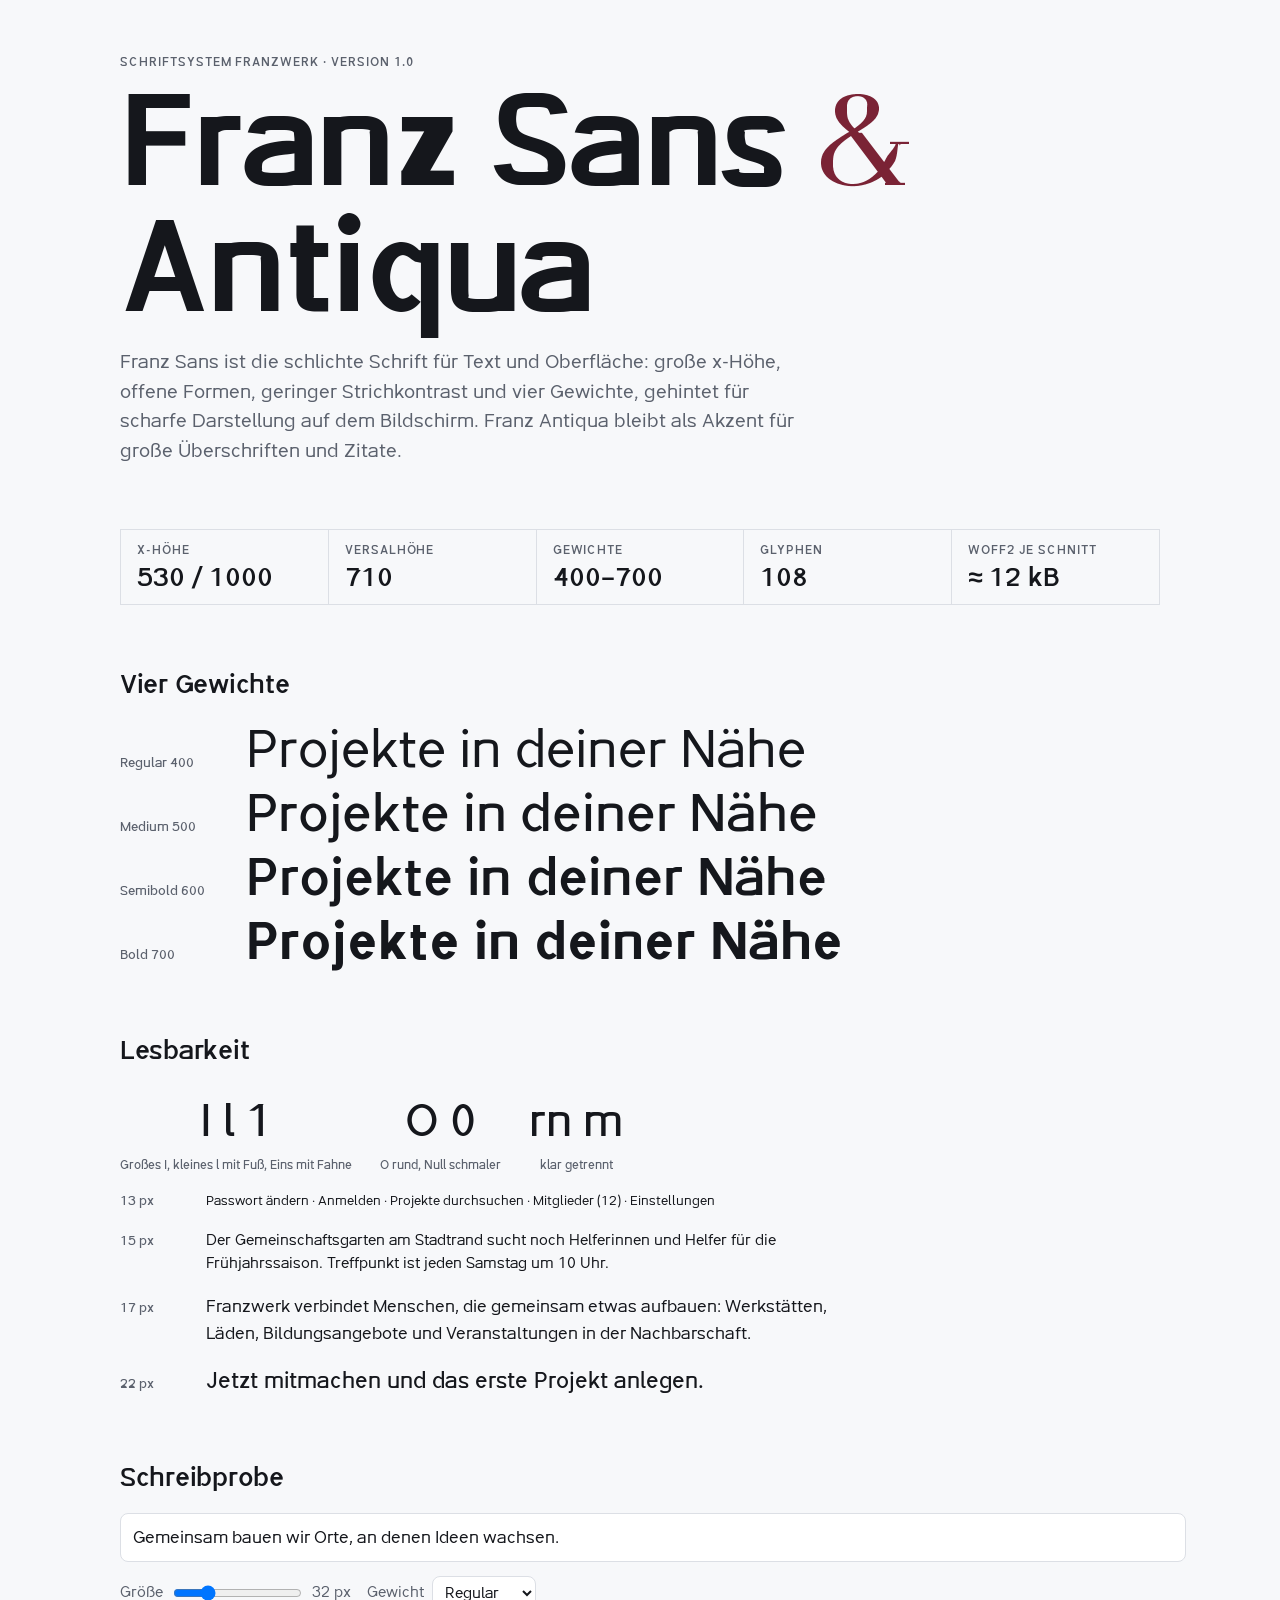
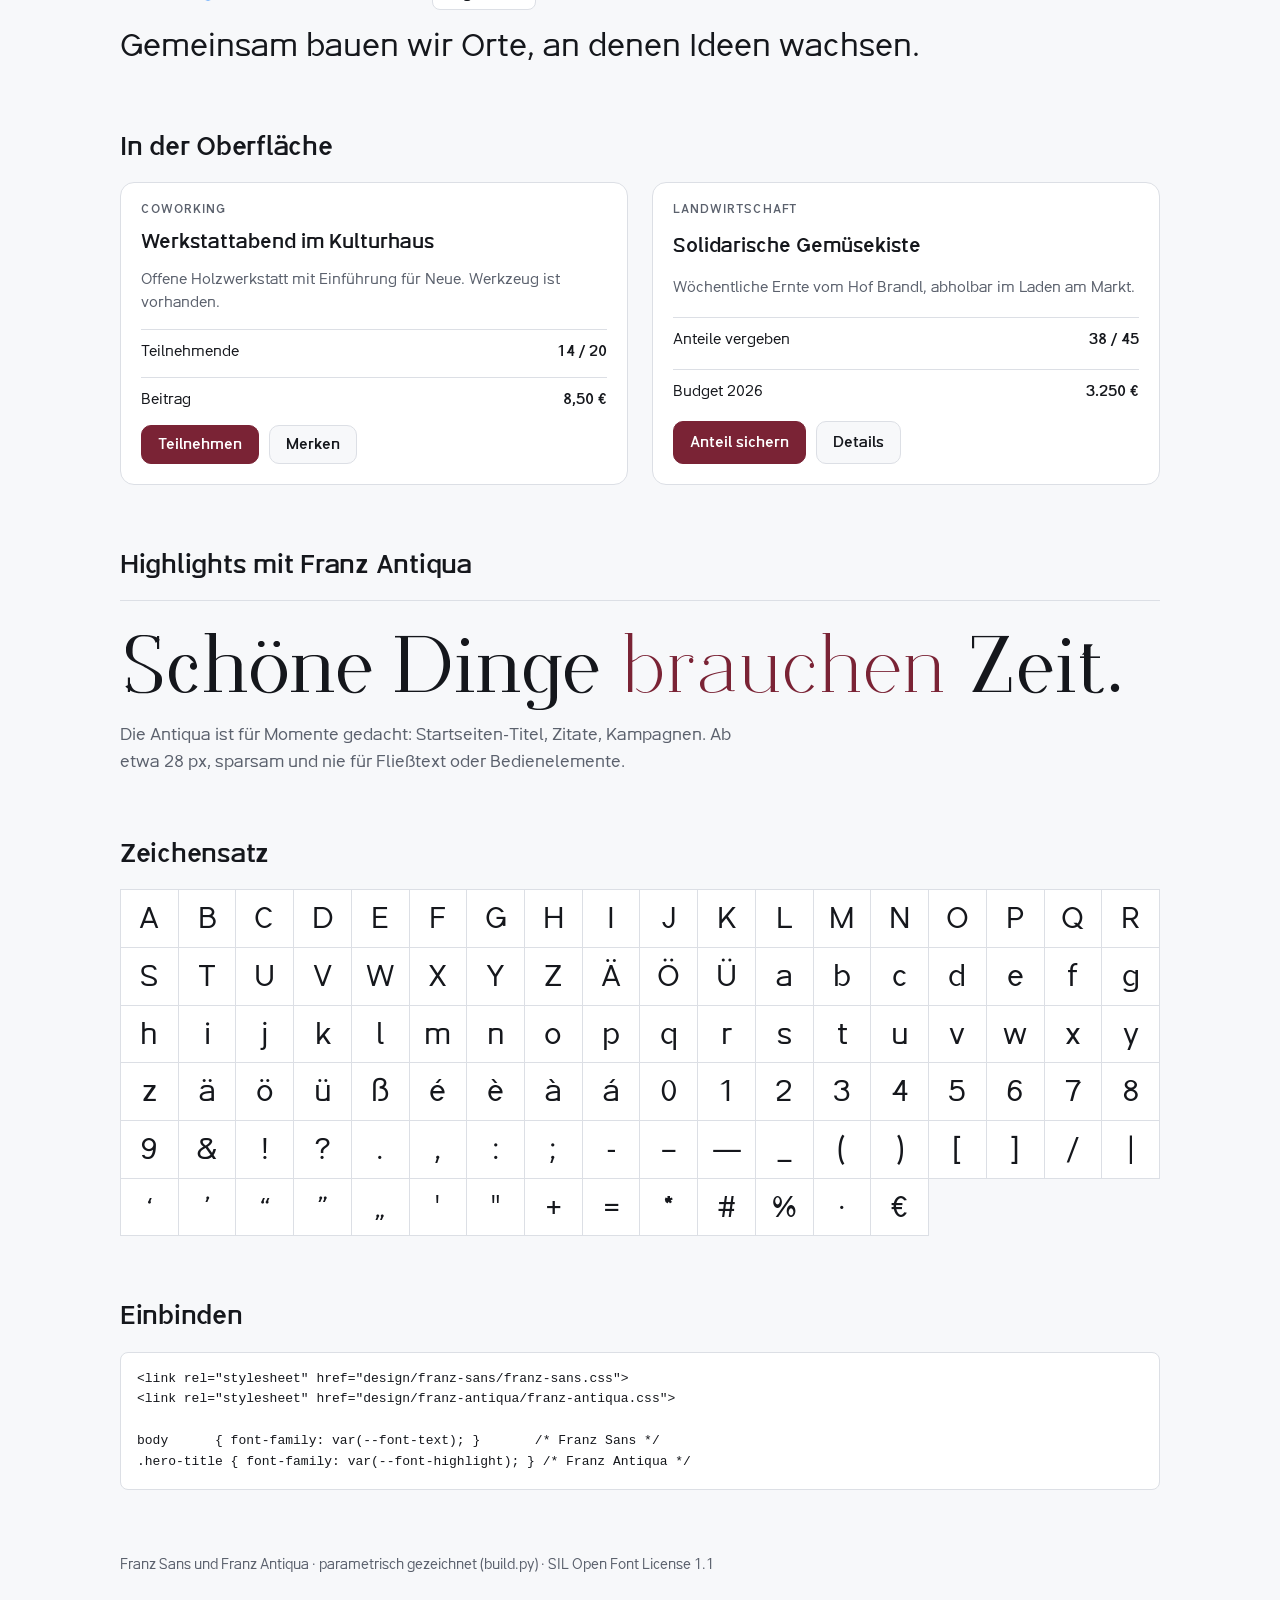
==== design/franz-sans/specimen.html @ eb3f12fe "Add Franz Sans, a plain highly legible UI and text font Low-contrast grotesque with large x-height a" ====
<!doctype html>
<meta charset="utf-8">
<meta name="viewport" content="width=device-width, initial-scale=1">
<title>Franz Sans</title>
<meta name="claude:viewport-fit-sides" content="cover">
<style>
@font-face{font-family:"Franz Sans";src:url("fonts/FranzSans-Regular.woff2") format("woff2");font-weight:400;font-display:swap}
@font-face{font-family:"Franz Sans";src:url("fonts/FranzSans-Medium.woff2") format("woff2");font-weight:500;font-display:swap}
@font-face{font-family:"Franz Sans";src:url("fonts/FranzSans-Semibold.woff2") format("woff2");font-weight:600;font-display:swap}
@font-face{font-family:"Franz Sans";src:url("fonts/FranzSans-Bold.woff2") format("woff2");font-weight:700;font-display:swap}
@font-face{font-family:"Franz Antiqua";src:url("../franz-antiqua/fonts/FranzAntiqua-Light.woff2") format("woff2");font-weight:300;font-display:swap}
@font-face{font-family:"Franz Antiqua";src:url("../franz-antiqua/fonts/FranzAntiqua-Regular.woff2") format("woff2");font-weight:400;font-display:swap}
/* Layout: a single reading column; the page itself is set in Franz Sans, Franz Antiqua appears only as accent */
:root{
  --paper:#f7f8fa; --ink:#15171c; --muted:#5b616d; --rule:#dcdfe5; --tile:#ffffff; --accent:#7a2335; --accent-ink:#ffffff;
  --text:"Franz Sans",-apple-system,BlinkMacSystemFont,"Segoe UI",sans-serif;
  --highlight:"Franz Antiqua","Didot",Georgia,serif;
}
@media (prefers-color-scheme:dark){:root:not([data-theme="light"]){--paper:#121318;--ink:#eceef2;--muted:#9ba1ad;--rule:#2c2f38;--tile:#1a1c22;--accent:#e590a0;--accent-ink:#1a0a0e;color-scheme:dark}}
:root[data-theme="dark"]{--paper:#121318;--ink:#eceef2;--muted:#9ba1ad;--rule:#2c2f38;--tile:#1a1c22;--accent:#e590a0;--accent-ink:#1a0a0e;color-scheme:dark}
body{background:var(--paper);color:var(--ink);font:400 17px/1.55 var(--text);font-kerning:normal}
.wrap{max-width:1040px;margin:0 auto;padding-left:max(16px,env(safe-area-inset-left,0px));padding-right:max(16px,env(safe-area-inset-right,0px));padding-block:48px 72px;display:grid;gap:64px}
.label{font:600 12px/1 var(--text);letter-spacing:.08em;text-transform:uppercase;color:var(--muted)}
h1{font:700 clamp(56px,11vw,128px)/.95 var(--text);letter-spacing:-.02em;margin:12px 0 0}
h1 .hl{font-family:var(--highlight);font-weight:400;letter-spacing:0;color:var(--accent)}
.lede{max-width:62ch;color:var(--muted);margin:20px 0 0;font-size:19px}
section{display:grid;gap:20px;min-width:0}
h2{font:600 26px/1.2 var(--text);margin:0;letter-spacing:-.01em}
.facts{display:grid;grid-template-columns:repeat(auto-fit,minmax(150px,1fr));gap:1px;background:var(--rule);border:1px solid var(--rule)}
.facts div{background:var(--paper);padding:14px 16px;display:grid;gap:8px}
.facts b{font:600 26px/1 var(--text);font-variant-numeric:tabular-nums}
.weights{display:grid;gap:4px}
.weights p{margin:0;font-size:clamp(30px,5vw,52px);line-height:1.15;display:flex;gap:16px;align-items:baseline;flex-wrap:wrap}
.weights small{font:500 13px/1 var(--text);color:var(--muted);min-width:110px}
.tester{display:grid;gap:14px}
.controls{display:flex;flex-wrap:wrap;gap:16px;align-items:center}
.controls label{display:flex;gap:8px;align-items:center;font-size:15px;color:var(--muted)}
input[type=text],select{font:inherit;background:var(--tile);color:var(--ink);border:1px solid var(--rule);border-radius:8px}
input[type=text]{width:100%;padding:10px 12px}
select{padding:6px 8px}
input:focus-visible,select:focus-visible,button:focus-visible{outline:2px solid var(--accent);outline-offset:2px}
#out{margin:0;line-height:1.35;overflow-wrap:anywhere;max-width:65ch}
.sizes{display:grid;gap:18px}
.sizes div{display:grid;grid-template-columns:70px 1fr;gap:16px;align-items:baseline}
.sizes span{font:500 13px/1 var(--text);color:var(--muted);font-variant-numeric:tabular-nums}
.sizes p{margin:0;max-width:65ch;min-width:0}
.ui{display:grid;grid-template-columns:repeat(auto-fit,minmax(280px,1fr));gap:24px}
.card{background:var(--tile);border:1px solid var(--rule);border-radius:14px;padding:20px;display:grid;gap:14px;min-width:0}
.card h3{margin:0;font:600 20px/1.25 var(--text)}
.card p{margin:0;color:var(--muted);font-size:15px}
.row{display:flex;justify-content:space-between;gap:12px;font-size:15px;border-top:1px solid var(--rule);padding-top:10px}
.row b{font-weight:600;font-variant-numeric:tabular-nums}
.btns{display:flex;gap:10px;flex-wrap:wrap}
button{font:600 15px/1 var(--text);padding:11px 16px;border-radius:10px;border:1px solid var(--rule);background:var(--paper);color:var(--ink);cursor:pointer}
button.primary{background:var(--accent);border-color:var(--accent);color:var(--accent-ink)}
.highlight{display:grid;gap:12px;border-top:1px solid var(--rule);padding-top:24px}
.highlight .big{font:400 clamp(40px,7vw,80px)/1.05 var(--highlight);margin:0;text-wrap:balance;color:var(--ink)}
.highlight .big em{font-style:normal;font-weight:300;color:var(--accent)}
.highlight p{margin:0;max-width:62ch;color:var(--muted)}
.glyphs{display:grid;grid-template-columns:repeat(auto-fill,minmax(56px,1fr));border-top:1px solid var(--rule);border-left:1px solid var(--rule)}
.glyphs span{font-size:30px;aspect-ratio:1;display:grid;place-items:center;border-right:1px solid var(--rule);border-bottom:1px solid var(--rule);background:var(--tile)}
.legible{display:flex;gap:28px;flex-wrap:wrap;font-size:44px;font-weight:500}
.legible span{display:grid;gap:4px;justify-items:center}
.legible small{font:500 12px/1 var(--text);color:var(--muted)}
pre{font:400 13px/1.6 ui-monospace,Menlo,monospace;background:var(--tile);border:1px solid var(--rule);padding:16px;overflow-x:auto;margin:0;border-radius:8px}
footer{color:var(--muted);font-size:14px}
</style>
<div class="wrap">
  <header>
    <div class="label">Schriftsystem Franzwerk · Version 1.0</div>
    <h1>Franz Sans <span class="hl">&amp;</span> Antiqua</h1>
    <p class="lede">Franz Sans ist die schlichte Schrift für Text und Oberfläche: große x-Höhe, offene Formen, geringer Strichkontrast und vier Gewichte, gehintet für scharfe Darstellung auf dem Bildschirm. Franz Antiqua bleibt als Akzent für große Überschriften und Zitate.</p>
  </header>

  <section aria-label="Kennzahlen">
    <div class="facts">
      <div><span class="label">x-Höhe</span><b>530 / 1000</b></div>
      <div><span class="label">Versalhöhe</span><b>710</b></div>
      <div><span class="label">Gewichte</span><b>400–700</b></div>
      <div><span class="label">Glyphen</span><b>108</b></div>
      <div><span class="label">WOFF2 je Schnitt</span><b>≈ 12 kB</b></div>
    </div>
  </section>

  <section>
    <h2>Vier Gewichte</h2>
    <div class="weights">
      <p style="font-weight:400"><small>Regular 400</small>Projekte in deiner Nähe</p>
      <p style="font-weight:500"><small>Medium 500</small>Projekte in deiner Nähe</p>
      <p style="font-weight:600"><small>Semibold 600</small>Projekte in deiner Nähe</p>
      <p style="font-weight:700"><small>Bold 700</small>Projekte in deiner Nähe</p>
    </div>
  </section>

  <section>
    <h2>Lesbarkeit</h2>
    <div class="legible" aria-label="Verwechslungsgefährdete Zeichen">
      <span>I l 1<small>Großes I, kleines l mit Fuß, Eins mit Fahne</small></span>
      <span>O 0<small>O rund, Null schmaler</small></span>
      <span>rn m<small>klar getrennt</small></span>
    </div>
    <div class="sizes">
      <div><span>13 px</span><p style="font-size:13px">Passwort ändern · Anmelden · Projekte durchsuchen · Mitglieder (12) · Einstellungen</p></div>
      <div><span>15 px</span><p style="font-size:15px">Der Gemeinschaftsgarten am Stadtrand sucht noch Helferinnen und Helfer für die Frühjahrssaison. Treffpunkt ist jeden Samstag um 10 Uhr.</p></div>
      <div><span>17 px</span><p style="font-size:17px">Franzwerk verbindet Menschen, die gemeinsam etwas aufbauen: Werkstätten, Läden, Bildungsangebote und Veranstaltungen in der Nachbarschaft.</p></div>
      <div><span>22 px</span><p style="font-size:22px;font-weight:500">Jetzt mitmachen und das erste Projekt anlegen.</p></div>
    </div>
  </section>

  <section>
    <h2>Schreibprobe</h2>
    <div class="tester">
      <input type="text" id="sample" value="Gemeinsam bauen wir Orte, an denen Ideen wachsen." aria-label="Probetext">
      <div class="controls">
        <label for="size">Größe <input type="range" id="size" min="12" max="96" value="32"> <span id="sizeval">32 px</span></label>
        <label for="weight">Gewicht <select id="weight"><option value="400">Regular</option><option value="500">Medium</option><option value="600">Semibold</option><option value="700">Bold</option></select></label>
      </div>
      <p id="out"></p>
    </div>
  </section>

  <section>
    <h2>In der Oberfläche</h2>
    <div class="ui">
      <div class="card">
        <div class="label">Coworking</div>
        <h3>Werkstattabend im Kulturhaus</h3>
        <p>Offene Holzwerkstatt mit Einführung für Neue. Werkzeug ist vorhanden.</p>
        <div class="row"><span>Teilnehmende</span><b>14 / 20</b></div>
        <div class="row"><span>Beitrag</span><b>8,50 €</b></div>
        <div class="btns"><button class="primary" type="button">Teilnehmen</button><button type="button">Merken</button></div>
      </div>
      <div class="card">
        <div class="label">Landwirtschaft</div>
        <h3>Solidarische Gemüsekiste</h3>
        <p>Wöchentliche Ernte vom Hof Brandl, abholbar im Laden am Markt.</p>
        <div class="row"><span>Anteile vergeben</span><b>38 / 45</b></div>
        <div class="row"><span>Budget 2026</span><b>3.250 €</b></div>
        <div class="btns"><button class="primary" type="button">Anteil sichern</button><button type="button">Details</button></div>
      </div>
    </div>
  </section>

  <section>
    <h2>Highlights mit Franz Antiqua</h2>
    <div class="highlight">
      <p class="big">Schöne Dinge <em>brauchen</em> Zeit.</p>
      <p>Die Antiqua ist für Momente gedacht: Startseiten-Titel, Zitate, Kampagnen. Ab etwa 28 px, sparsam und nie für Fließtext oder Bedienelemente.</p>
    </div>
  </section>

  <section>
    <h2>Zeichensatz</h2>
    <div class="glyphs" id="glyphs"></div>
  </section>

  <section>
    <h2>Einbinden</h2>
    <pre>&lt;link rel="stylesheet" href="design/franz-sans/franz-sans.css"&gt;
&lt;link rel="stylesheet" href="design/franz-antiqua/franz-antiqua.css"&gt;

body      { font-family: var(--font-text); }       /* Franz Sans */
.hero-title { font-family: var(--font-highlight); } /* Franz Antiqua */</pre>
  </section>

  <footer>Franz Sans und Franz Antiqua · parametrisch gezeichnet (build.py) · SIL Open Font License 1.1</footer>
</div>
<script>
const chars="ABCDEFGHIJKLMNOPQRSTUVWXYZÄÖÜabcdefghijklmnopqrstuvwxyzäöüßéèàá0123456789&!?.,:;-–—_()[]/|‘’“”„'\"+=*#%·€";
const g=document.getElementById("glyphs");
for(const c of chars){const s=document.createElement("span");s.textContent=c;g.appendChild(s);}
const out=document.getElementById("out"),inp=document.getElementById("sample"),size=document.getElementById("size"),w=document.getElementById("weight"),sv=document.getElementById("sizeval");
function upd(){out.textContent=inp.value;out.style.fontSize=size.value+"px";out.style.fontWeight=w.value;sv.textContent=size.value+" px";}
[inp,size,w].forEach(e=>e.addEventListener("input",upd));upd();
</script>
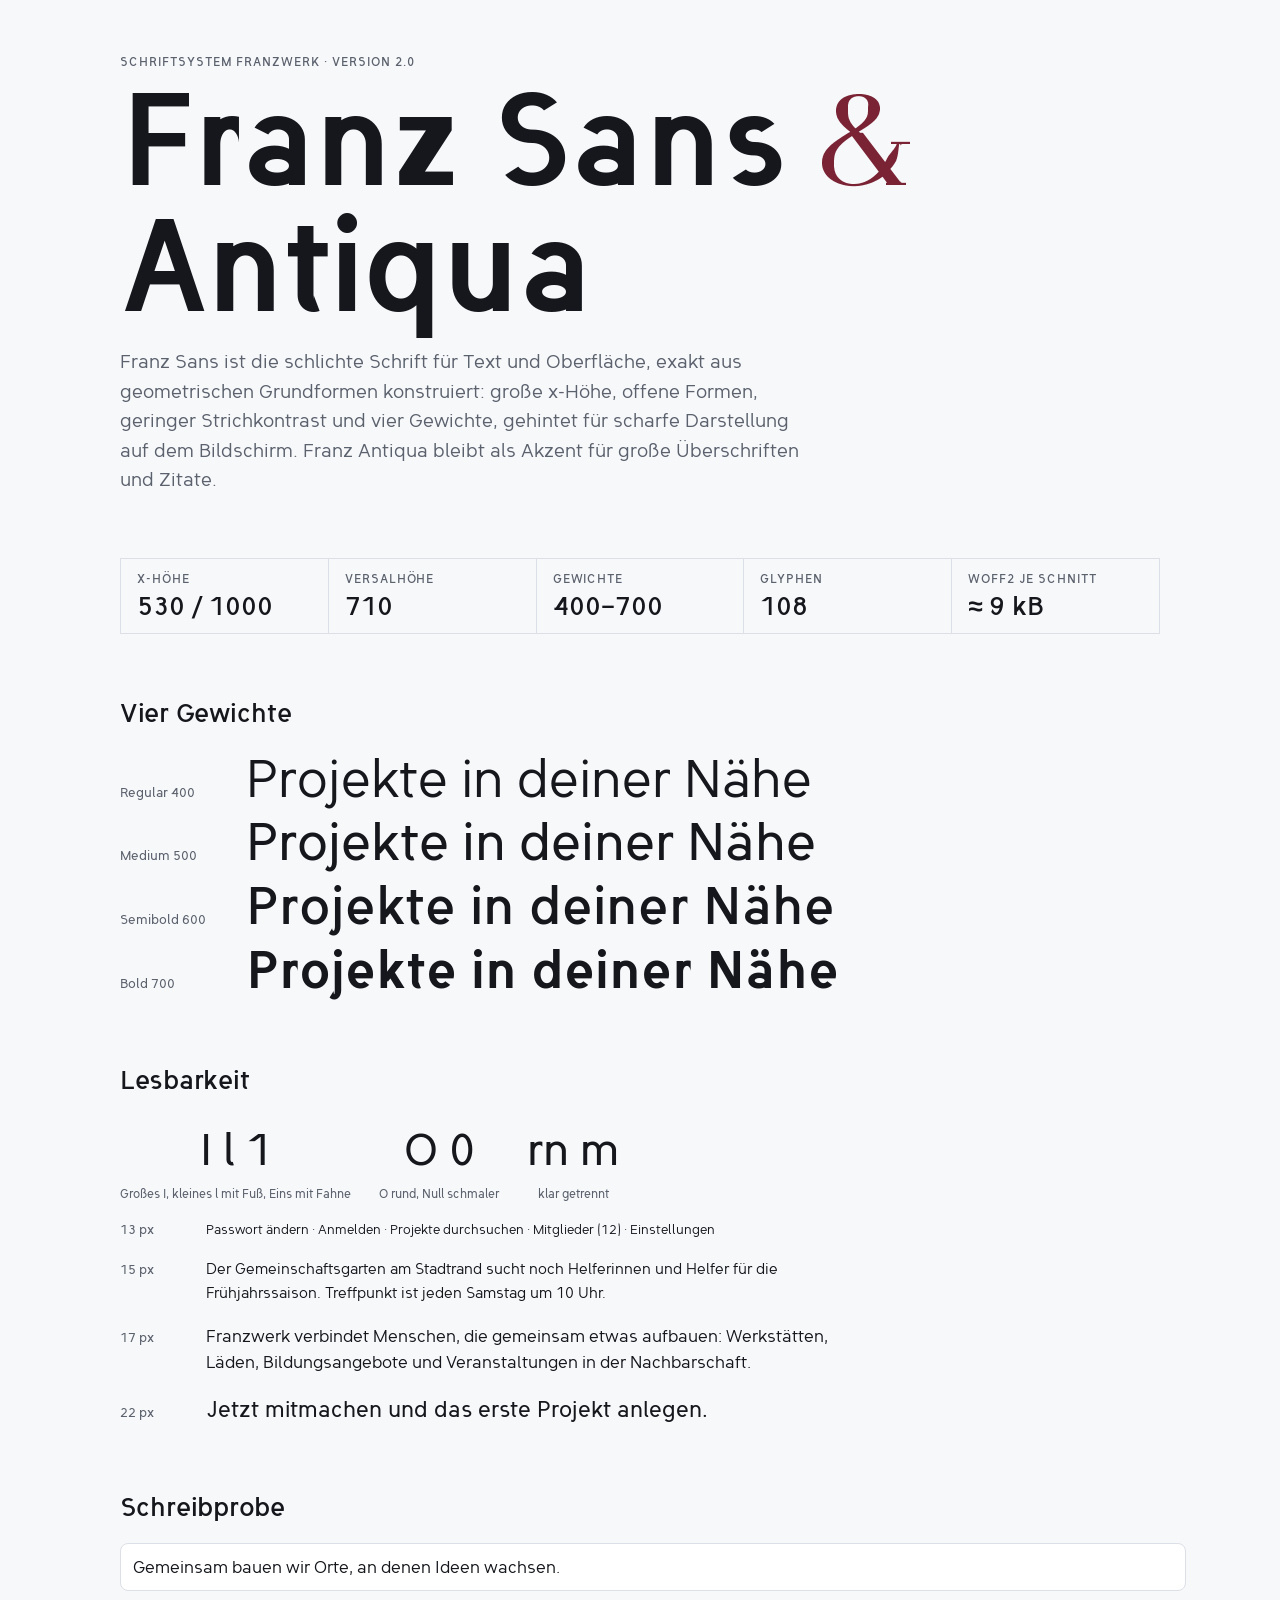
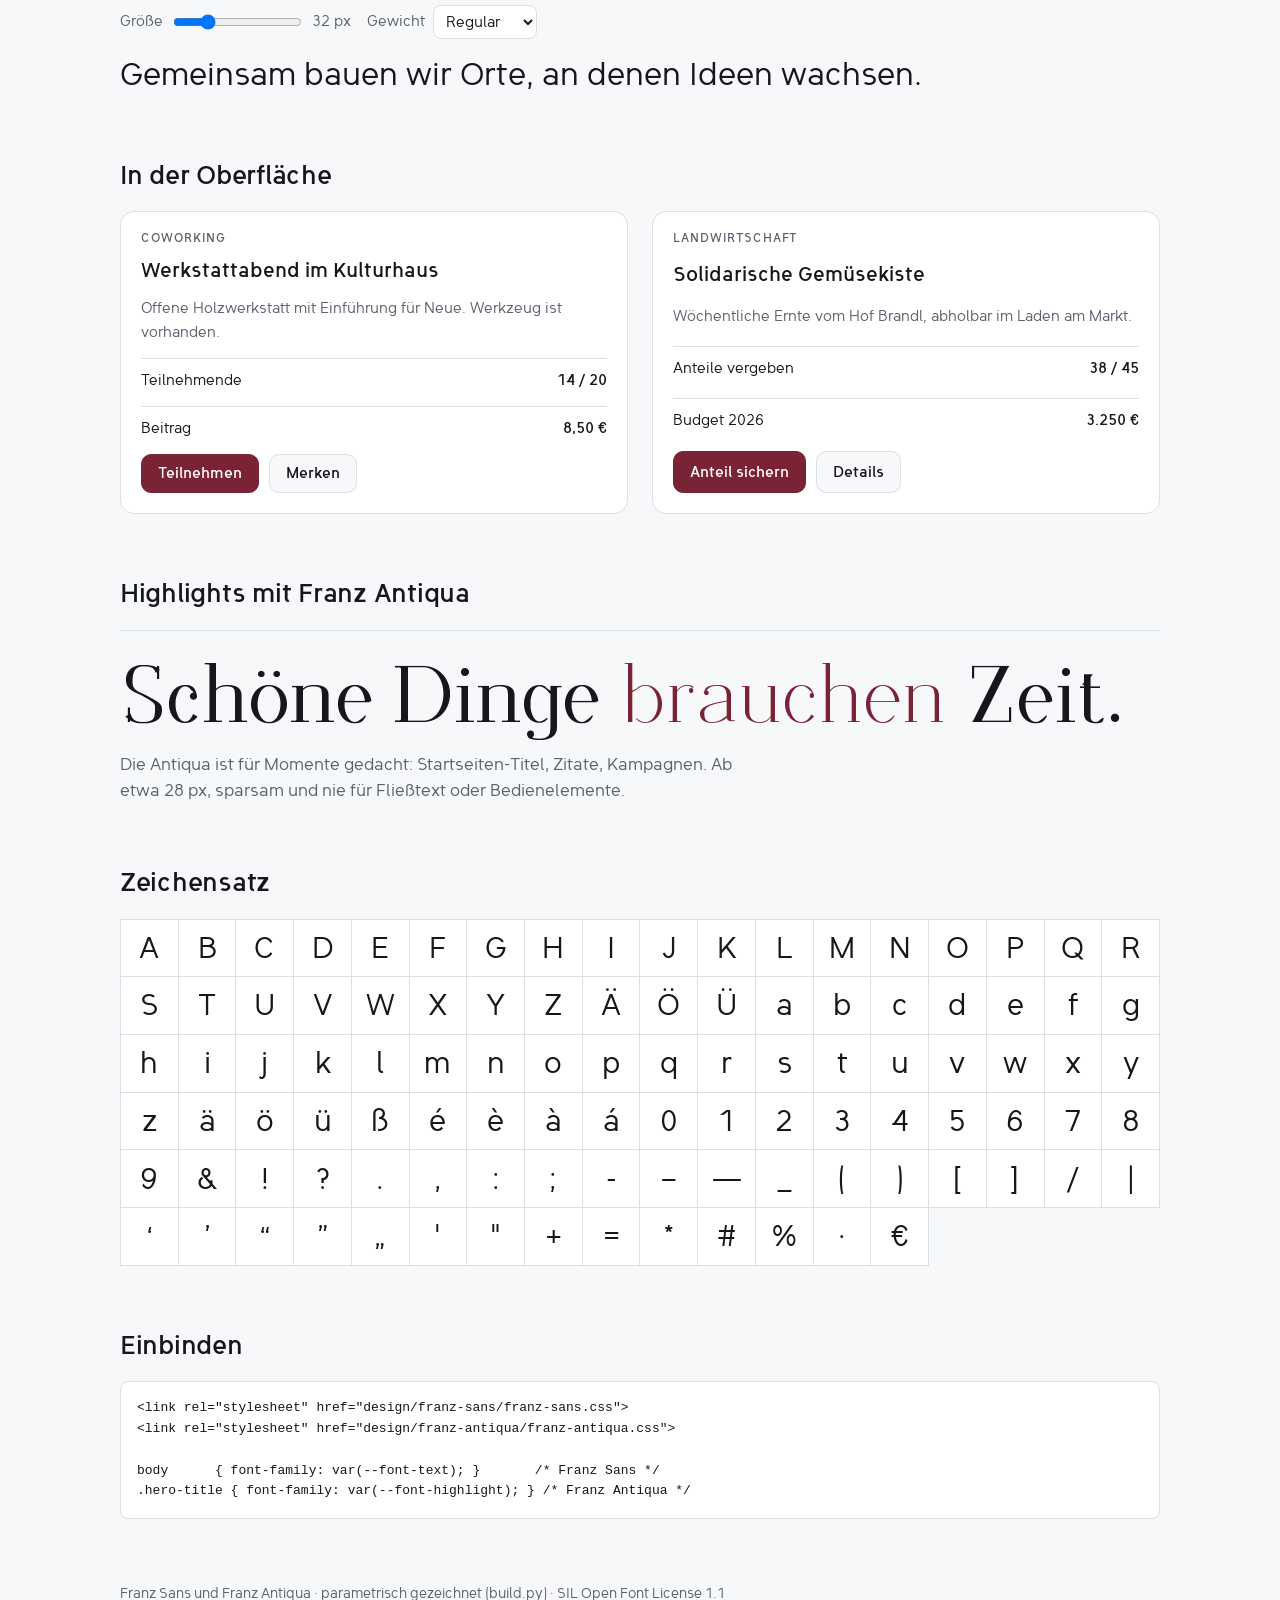
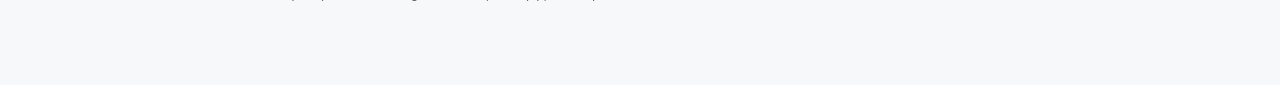
==== commit de69a5c4: "Rebuild Franz Sans from exact geometry for cleaner, leaner shapes Glyphs are now constructed from su" ====
--- a/design/franz-sans/specimen.html
+++ b/design/franz-sans/specimen.html
@@ -67,9 +67,9 @@
 </style>
 <div class="wrap">
   <header>
-    <div class="label">Schriftsystem Franzwerk · Version 1.0</div>
+    <div class="label">Schriftsystem Franzwerk · Version 2.0</div>
     <h1>Franz Sans <span class="hl">&amp;</span> Antiqua</h1>
-    <p class="lede">Franz Sans ist die schlichte Schrift für Text und Oberfläche: große x-Höhe, offene Formen, geringer Strichkontrast und vier Gewichte, gehintet für scharfe Darstellung auf dem Bildschirm. Franz Antiqua bleibt als Akzent für große Überschriften und Zitate.</p>
+    <p class="lede">Franz Sans ist die schlichte Schrift für Text und Oberfläche, exakt aus geometrischen Grundformen konstruiert: große x-Höhe, offene Formen, geringer Strichkontrast und vier Gewichte, gehintet für scharfe Darstellung auf dem Bildschirm. Franz Antiqua bleibt als Akzent für große Überschriften und Zitate.</p>
   </header>
 
   <section aria-label="Kennzahlen">
@@ -78,7 +78,7 @@
       <div><span class="label">Versalhöhe</span><b>710</b></div>
       <div><span class="label">Gewichte</span><b>400–700</b></div>
       <div><span class="label">Glyphen</span><b>108</b></div>
-      <div><span class="label">WOFF2 je Schnitt</span><b>≈ 12 kB</b></div>
+      <div><span class="label">WOFF2 je Schnitt</span><b>≈ 9 kB</b></div>
     </div>
   </section>
 
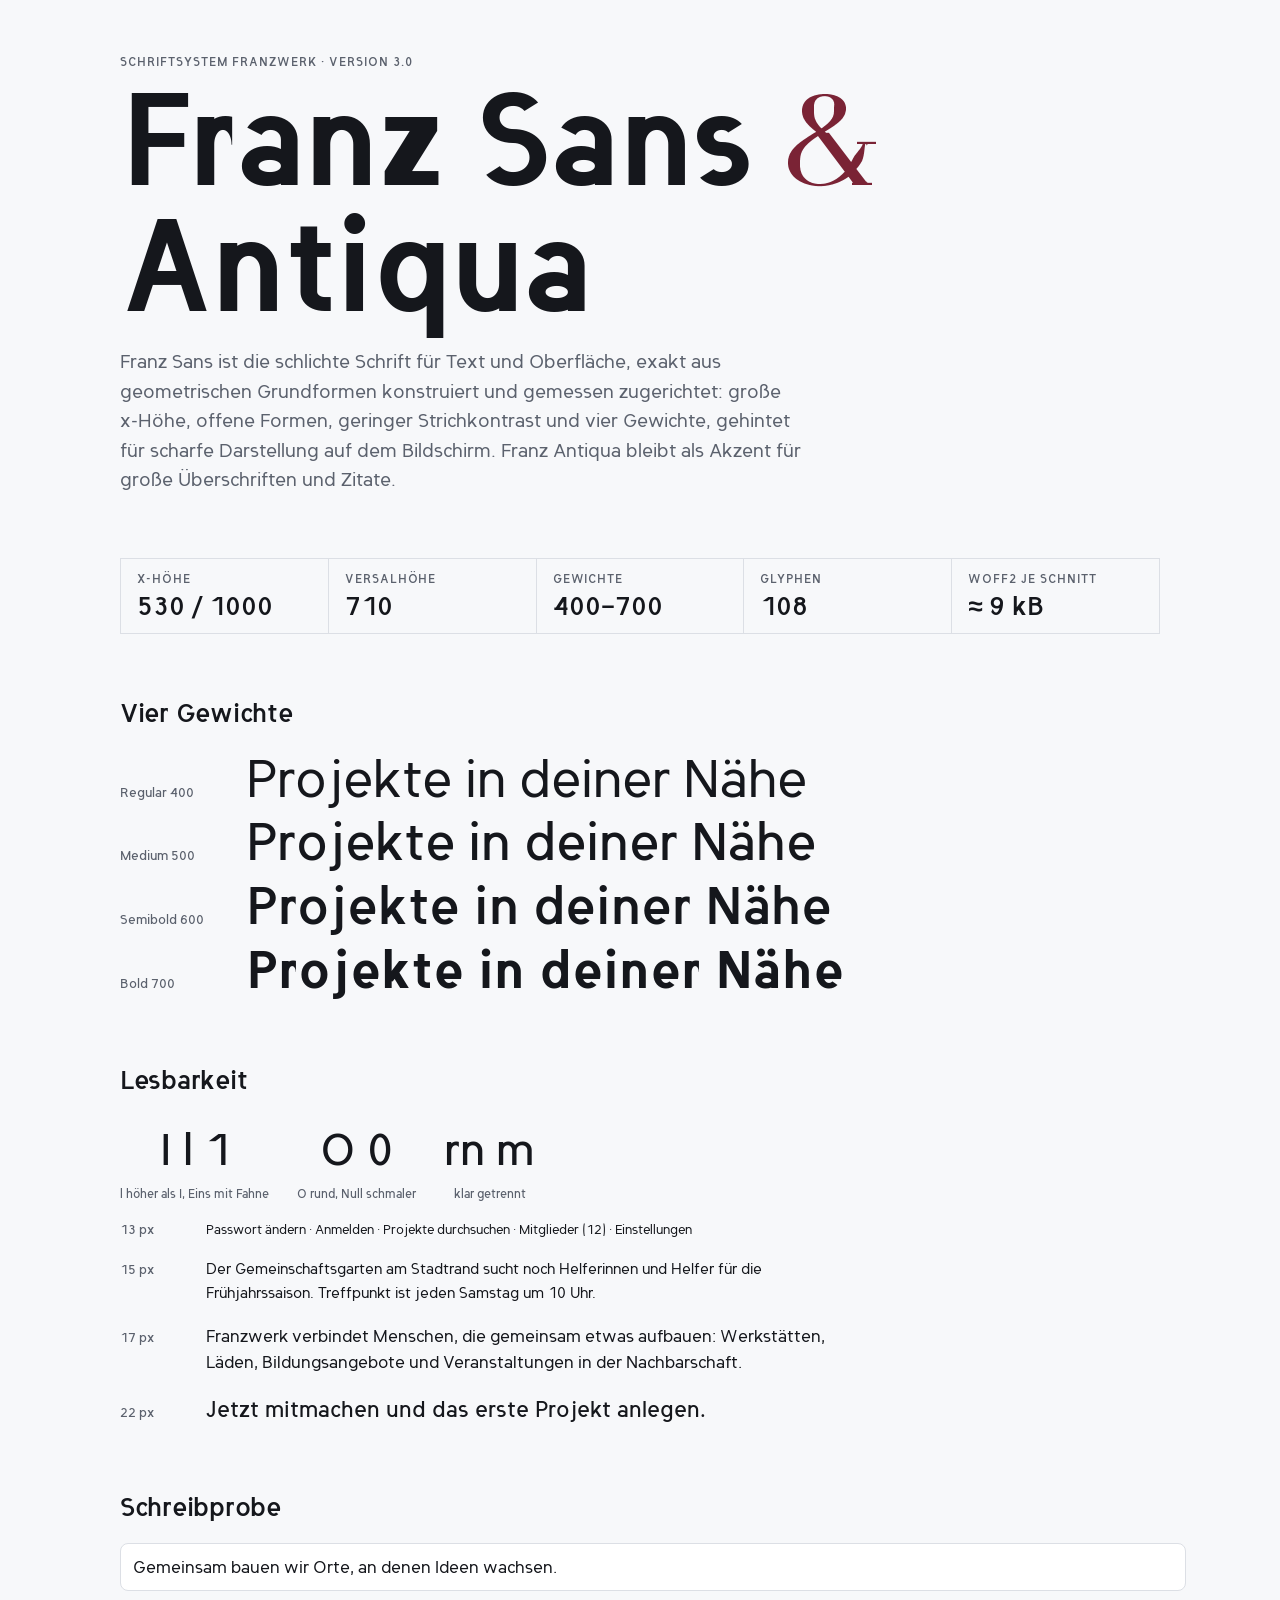
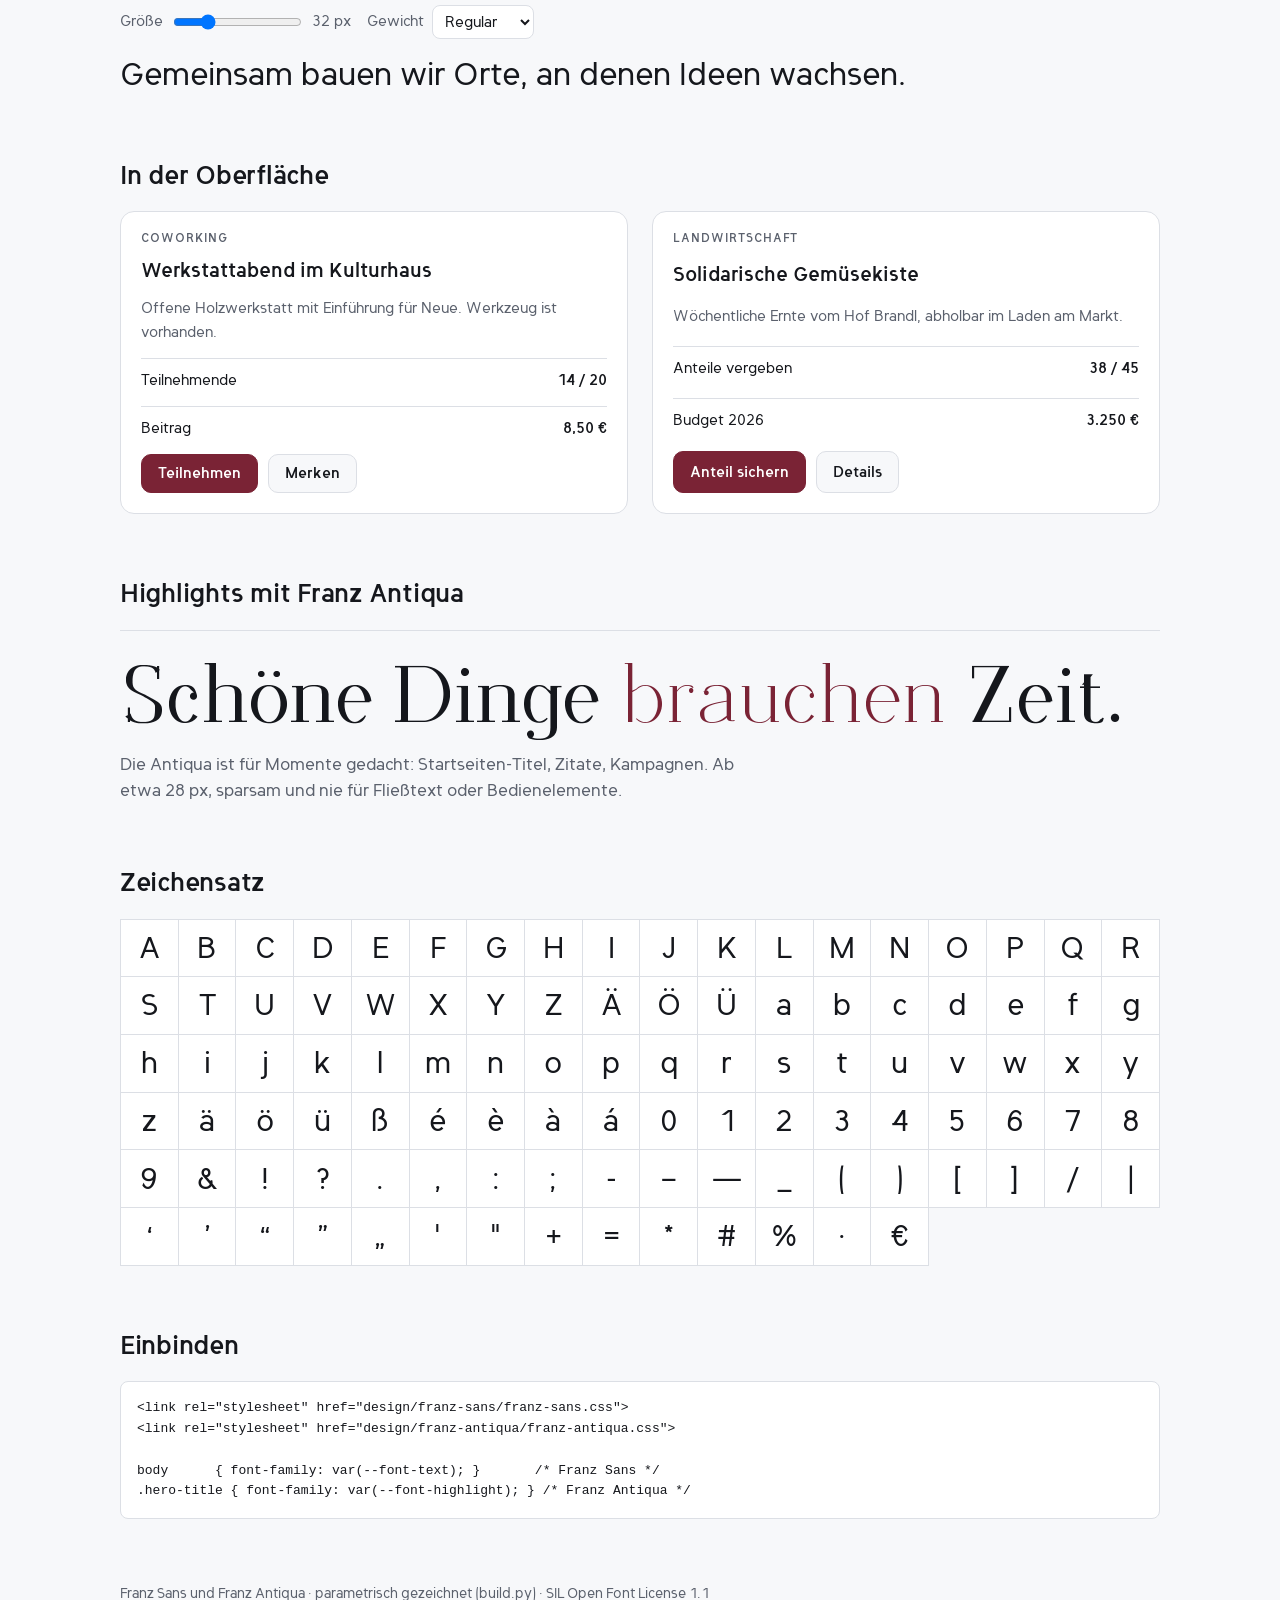
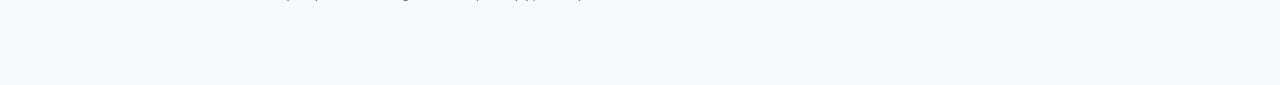
==== commit 07bd8e4f: "Even out Franz Sans in running text - Measured spacing: side bearings are computed from each outline" ====
--- a/design/franz-sans/specimen.html
+++ b/design/franz-sans/specimen.html
@@ -67,9 +67,9 @@
 </style>
 <div class="wrap">
   <header>
-    <div class="label">Schriftsystem Franzwerk · Version 2.0</div>
+    <div class="label">Schriftsystem Franzwerk · Version 3.0</div>
     <h1>Franz Sans <span class="hl">&amp;</span> Antiqua</h1>
-    <p class="lede">Franz Sans ist die schlichte Schrift für Text und Oberfläche, exakt aus geometrischen Grundformen konstruiert: große x-Höhe, offene Formen, geringer Strichkontrast und vier Gewichte, gehintet für scharfe Darstellung auf dem Bildschirm. Franz Antiqua bleibt als Akzent für große Überschriften und Zitate.</p>
+    <p class="lede">Franz Sans ist die schlichte Schrift für Text und Oberfläche, exakt aus geometrischen Grundformen konstruiert und gemessen zugerichtet: große x-Höhe, offene Formen, geringer Strichkontrast und vier Gewichte, gehintet für scharfe Darstellung auf dem Bildschirm. Franz Antiqua bleibt als Akzent für große Überschriften und Zitate.</p>
   </header>
 
   <section aria-label="Kennzahlen">
@@ -95,7 +95,7 @@
   <section>
     <h2>Lesbarkeit</h2>
     <div class="legible" aria-label="Verwechslungsgefährdete Zeichen">
-      <span>I l 1<small>Großes I, kleines l mit Fuß, Eins mit Fahne</small></span>
+      <span>I l 1<small>l höher als I, Eins mit Fahne</small></span>
       <span>O 0<small>O rund, Null schmaler</small></span>
       <span>rn m<small>klar getrennt</small></span>
     </div>
